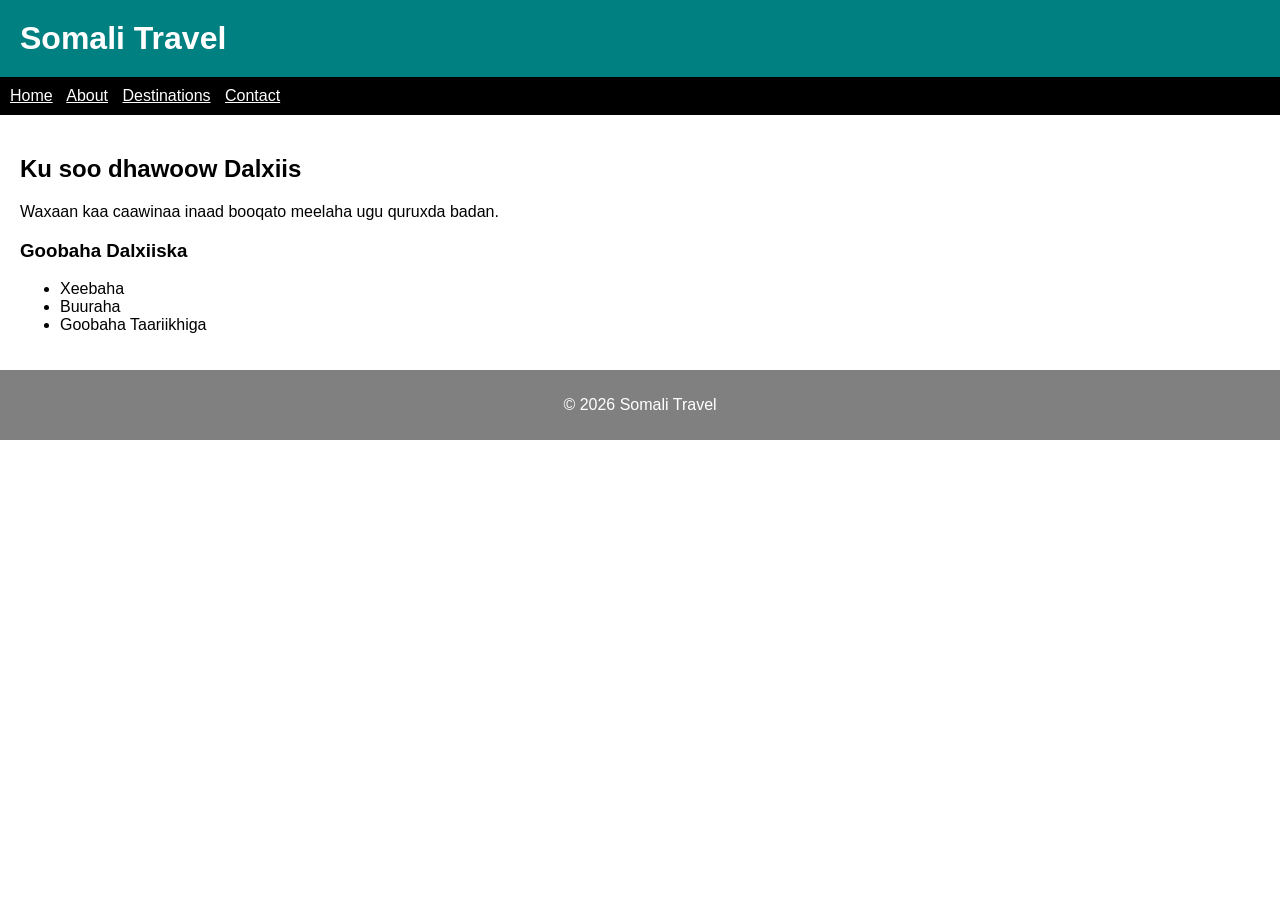
==== index.html @ d763f666 "Add files via upload" ====
<!DOCTYPE html>
<html>
<head>
  <title>Travel Home</title>
</head>

<body style="font-family: Arial; margin:0;">

<header style="background:teal; color:white; padding:20px;">
  <h1 style="margin:0;">Somali Travel</h1>
</header>

<nav style="background:black; padding:10px;">
  <a href="index.html" style="color:white; margin-right:10px;">Home</a>
  <a href="about.html" style="color:white; margin-right:10px;">About</a>
  <a href="services.html" style="color:white; margin-right:10px;">Destinations</a>
  <a href="contact.html" style="color:white;">Contact</a>
</nav>

<main style="padding:20px;">
  <h2>Ku soo dhawoow Dalxiis</h2>
  <p>Waxaan kaa caawinaa inaad booqato meelaha ugu quruxda badan.</p>

  <h3>Goobaha Dalxiiska</h3>
  <ul>
    <li>Xeebaha</li>
    <li>Buuraha</li>
    <li>Goobaha Taariikhiga</li>
  </ul>
</main>

<footer style="background:gray; color:white; text-align:center; padding:10px;">
  <p>© 2026 Somali Travel</p>
</footer>

</body>
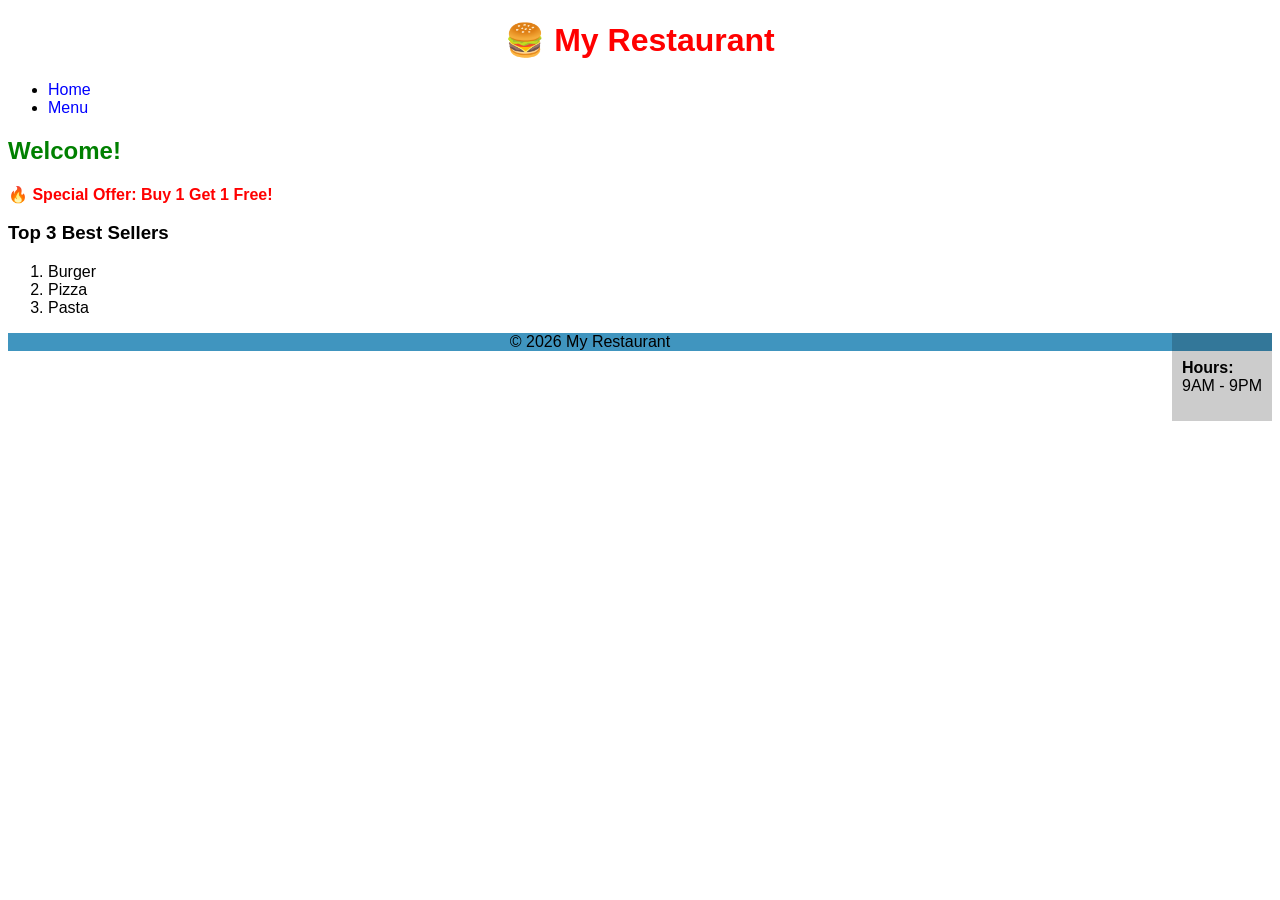
==== commit a95dd9d3: "Add files via upload" ====
--- a/index.html
+++ b/index.html
@@ -1,36 +1,77 @@
 <!DOCTYPE html>
 <html>
 <head>
-  <title>Travel Home</title>
+<title>My Restaurant</title>
+
+<style>
+/* Universal selector */
+* {
+  font-family: Arial;
+}
+
+/* ID selector */
+#logo {
+  color: red;
+  text-align: center;
+}
+
+/* Class selector */
+.special {
+  color: rgb(255, 0, 0);
+  font-weight: bold;
+}
+
+/* Descendant selector */
+nav a {
+  text-decoration: none;
+  color: blue;
+}
+
+footer {
+  background-color: hsl(200, 50%, 50%);
+  text-align: center;
+}
+</style>
+
 </head>
 
-<body style="font-family: Arial; margin:0;">
+<body>
 
-<header style="background:teal; color:white; padding:20px;">
-  <h1 style="margin:0;">Somali Travel</h1>
+<header>
+<h1 id="logo">🍔 My Restaurant</h1>
 </header>
 
-<nav style="background:black; padding:10px;">
-  <a href="index.html" style="color:white; margin-right:10px;">Home</a>
-  <a href="about.html" style="color:white; margin-right:10px;">About</a>
-  <a href="services.html" style="color:white; margin-right:10px;">Destinations</a>
-  <a href="contact.html" style="color:white;">Contact</a>
+<nav>
+<ul>
+<li><a href="index.html">Home</a></li>
+<li><a href="menu.html">Menu</a></li>
+</ul>
 </nav>
 
-<main style="padding:20px;">
-  <h2>Ku soo dhawoow Dalxiis</h2>
-  <p>Waxaan kaa caawinaa inaad booqato meelaha ugu quruxda badan.</p>
+<main>
 
-  <h3>Goobaha Dalxiiska</h3>
-  <ul>
-    <li>Xeebaha</li>
-    <li>Buuraha</li>
-    <li>Goobaha Taariikhiga</li>
-  </ul>
+<h2 style="color: green;">Welcome!</h2>
+
+<div class="special">
+<p>🔥 Special Offer: Buy 1 Get 1 Free!</p>
+</div>
+
+<h3>Top 3 Best Sellers</h3>
+<ol>
+<li>Burger</li>
+<li>Pizza</li>
+<li>Pasta</li>
+</ol>
+
+<div style="float:right; background-color: rgba(0,0,0,0.2); padding:10px;">
+<p><b>Hours:</b><br> 9AM - 9PM</p>
+</div>
+
 </main>
 
-<footer style="background:gray; color:white; text-align:center; padding:10px;">
-  <p>© 2026 Somali Travel</p>
+<footer>
+<p>© 2026 My Restaurant</p>
 </footer>
 
-</body>+</body>
+</html>
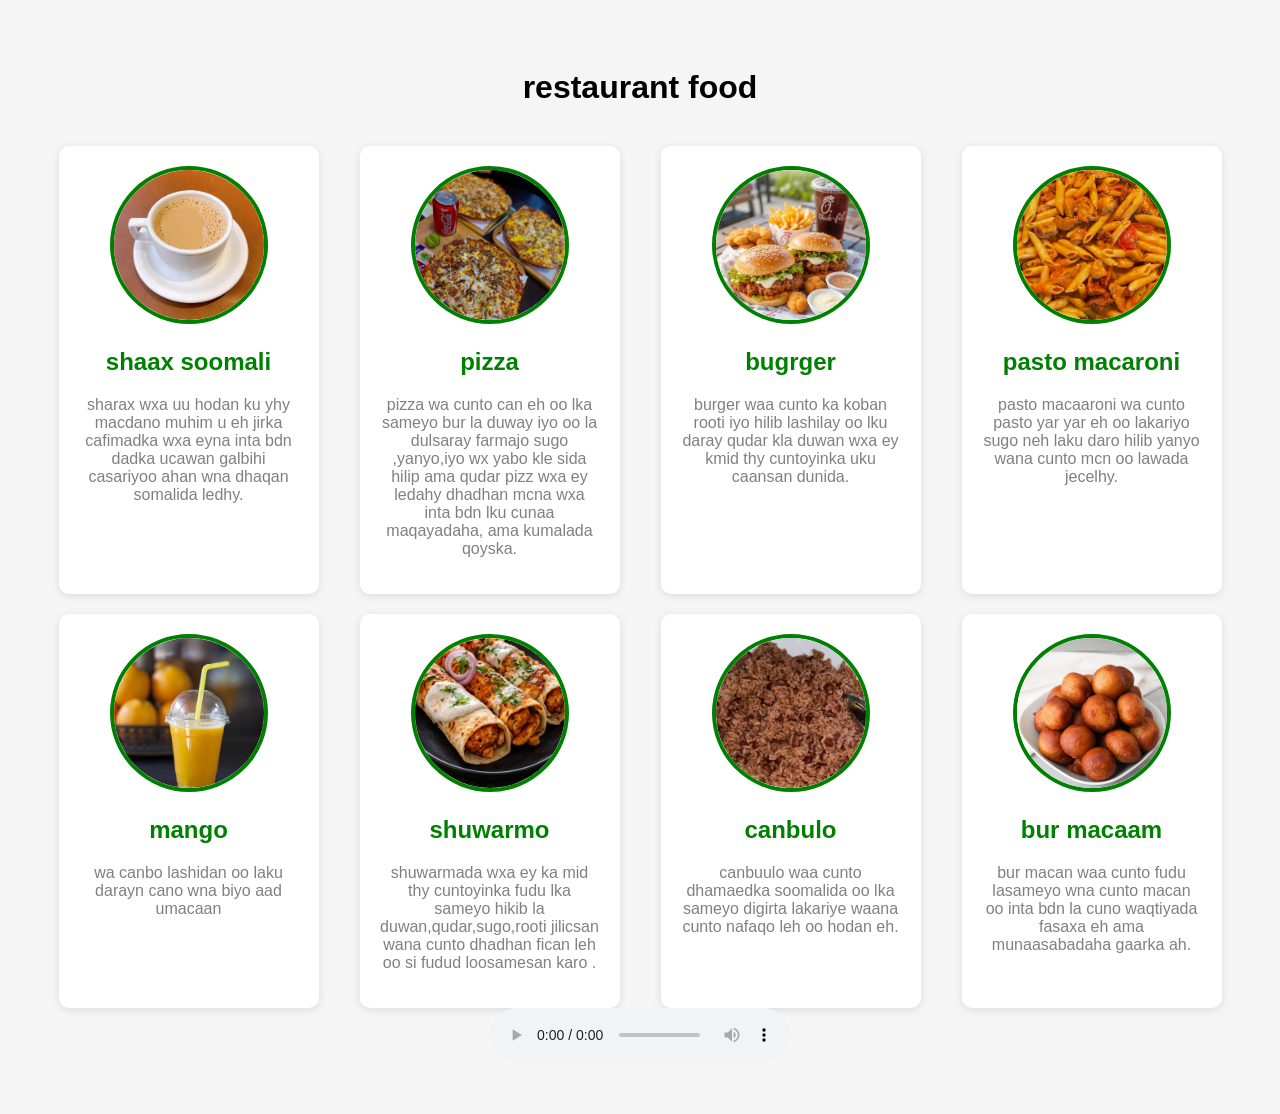
==== commit 9c56e482: "Chaptwr 9" ====
--- a/index.html
+++ b/index.html
@@ -1,77 +1,110 @@
 <!DOCTYPE html>
 <html>
 <head>
-<title>My Restaurant</title>
+    <title> restaurant food </title>
 
-<style>
-/* Universal selector */
-* {
-  font-family: Arial;
-}
+    <style>
+        body{
+            font-family: Arial, sans-serif;
+            text-align: center;
+            background: #f5f5f5;
+            padding: 40px;
+        }
 
-/* ID selector */
-#logo {
-  color: red;
-  text-align: center;
-}
+        h1{
+            margin-bottom: 40px;
+        }
 
-/* Class selector */
-.special {
-  color: rgb(255, 0, 0);
-  font-weight: bold;
-}
+        .gallery{
+            display: grid;
+            grid-template-columns: repeat(4, 1fr);
+            gap: 20px;
+            justify-items: center;
+        }
 
-/* Descendant selector */
-nav a {
-  text-decoration: none;
-  color: blue;
-}
+        .card{
+            width: 220px;
+            background: white;
+            padding: 20px;
+            border-radius: 10px;
+            box-shadow: 0 2px 8px rgba(0,0,0,0.1);
+        }
 
-footer {
-  background-color: hsl(200, 50%, 50%);
-  text-align: center;
-}
-</style>
+        .card img{
+            width: 150px;
+            height: 150px;
+            border-radius: 50%;
+            border: 4px solid green;
+            object-fit: cover;
+        }
 
+        .card h2{
+            color: green;
+        }
+
+        .card p{
+            color: gray;
+        }
+    </style>
 </head>
+<body>
+ <h1> restaurant food </h1>
 
-<body>
+    <div class="gallery">
 
-<header>
-<h1 id="logo">🍔 My Restaurant</h1>
-</header>
+        <div class="card">
+            <img src="tea.jpg" ="">
+            <h2>shaax soomali</h2>
+            <p>sharax  wxa  uu hodan ku yhy macdano muhim u eh jirka cafimadka
+             wxa eyna inta bdn  dadka ucawan galbihi     casariyoo ahan wna dhaqan somalida ledhy.</p>
+        </div>
 
-<nav>
-<ul>
-<li><a href="index.html">Home</a></li>
-<li><a href="menu.html">Menu</a></li>
-</ul>
-</nav>
+        <div class="card">
+            <img src="pizza.jpg" alt="">
+            <h2>pizza</h2>
+            <p>pizza wa cunto can eh oo lka sameyo bur la duway iyo oo la dulsaray farmajo sugo ,yanyo,iyo wx yabo kle sida hilip ama qudar pizz wxa ey ledahy dhadhan mcna wxa inta bdn lku cunaa maqayadaha, ama kumalada qoyska.</p>
+        </div>
 
-<main>
+        <div class="card">
+            <img src="burger.jpg"alt="">
+            <h2>bugrger</h2>
+            <p>burger waa cunto ka koban rooti iyo hilib lashilay oo lku daray  qudar kla duwan  wxa ey kmid thy cuntoyinka uku caansan dunida.</p>
+        </div>
 
-<h2 style="color: green;">Welcome!</h2>
+        <div class="card">
+            <img src="macaroni.jpg" alt="">
+            <h2>pasto macaroni </h2>
+            <p>pasto macaaroni wa cunto pasto yar yar eh oo lakariyo sugo neh laku daro hilib yanyo wana cunto mcn oo lawada jecelhy.</p>
+        </div>
 
-<div class="special">
-<p>🔥 Special Offer: Buy 1 Get 1 Free!</p>
-</div>
+        <div class="card">
+            <img src="mango.jpg" alt="">
+            <h2>mango</h2>
+            <p>wa canbo lashidan oo laku darayn cano wna biyo aad umacaan</p>
+        </div>
 
-<h3>Top 3 Best Sellers</h3>
-<ol>
-<li>Burger</li>
-<li>Pizza</li>
-<li>Pasta</li>
-</ol>
+        <div class="card">
+            <img src="shuwarmo.jpg" alt="">
+            <h2>shuwarmo</h2>
+            <p> shuwarmada wxa ey ka mid thy cuntoyinka fudu  lka sameyo hikib la duwan,qudar,sugo,rooti jilicsan wana cunto dhadhan fican leh oo si fudud loosamesan karo .</p>
+        </div>
 
-<div style="float:right; background-color: rgba(0,0,0,0.2); padding:10px;">
-<p><b>Hours:</b><br> 9AM - 9PM</p>
-</div>
+        <div class="card">
+            <img src= "canbulo.jpg" alt="">
+            <h2>canbulo </h2>
+            <p>canbuulo waa cunto dhamaedka soomalida oo lka sameyo digirta lakariye waana cunto nafaqo leh oo hodan eh.</p>
+        </div>
 
-</main>
+        <div class="card">
+            <img src="bur macan.jpg" alt="">
+            <h2>bur macaam</h2>
+            <p>bur macan waa cunto fudu lasameyo wna cunto macan oo inta bdn la cuno waqtiyada fasaxa eh ama munaasabadaha gaarka ah.</p>
+            
 
-<footer>
-<p>© 2026 My Restaurant</p>
-</footer>
+        </div>
 
+    </div>
+<audio controls>
+    <source src="Voice 260622_144104.m4a" type="" media="" />
 </body>
 </html>
